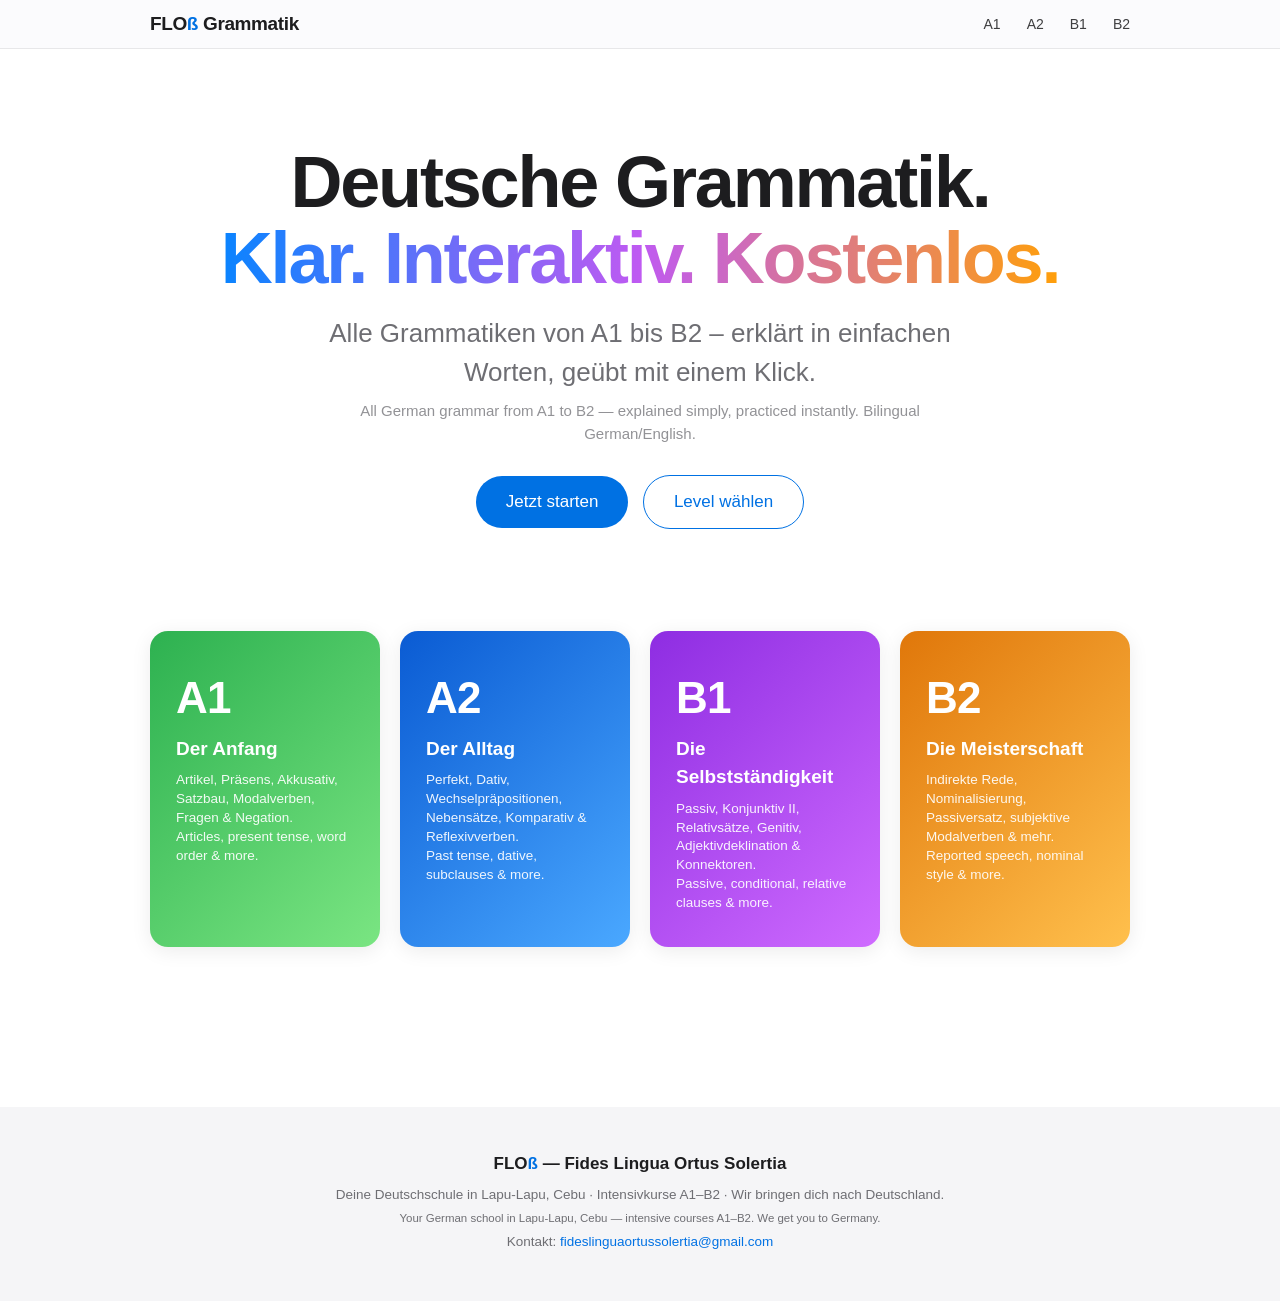
==== index.html @ a2126c85 "Add files via upload" ====
<!DOCTYPE html>
<html lang="de">
<head>
<meta charset="utf-8">
<meta name="viewport" content="width=device-width, initial-scale=1">
<title>FLOß Grammatik – Deutsch lernen von A1 bis B2</title>
<meta name="description" content="Die interaktive Deutsch-Grammatik-Plattform von FLOß. Alle Grammatiken von A1 bis B2 mit Übungen – kostenlos, zweisprachig Deutsch/Englisch.">
<link rel="stylesheet" href="styles.css">
</head>
<body>
<nav><div class="nav-inner">
  <a class="nav-logo" href="index.html">FLO<span>ß</span> Grammatik</a>
  <ul class="nav-links">
    <li><a href="a1.html">A1</a></li><li><a href="a2.html">A2</a></li>
    <li><a href="b1.html">B1</a></li><li><a href="b2.html">B2</a></li>
  </ul>
</div></nav>

<header class="hero">
  <h1>Deutsche Grammatik.<br><span class="grad">Klar. Interaktiv. Kostenlos.</span></h1>
  <p class="sub">Alle Grammatiken von A1 bis B2 – erklärt in einfachen Worten, geübt mit einem Klick.</p>
  <p class="suben">All German grammar from A1 to B2 — explained simply, practiced instantly. Bilingual German/English.</p>
  <div>
    <a class="cta" href="a1.html">Jetzt starten</a>
    <a class="cta ghost" href="#levels">Level wählen</a>
  </div>
</header>

<main class="levels" id="levels">
  <a class="lvl-card bg-a1" href="a1.html">
    <div class="big">A1</div><div class="name">Der Anfang</div>
    <div class="desc">Artikel, Präsens, Akkusativ, Satzbau, Modalverben, Fragen &amp; Negation.<br>Articles, present tense, word order &amp; more.</div>
  </a>
  <a class="lvl-card bg-a2" href="a2.html">
    <div class="big">A2</div><div class="name">Der Alltag</div>
    <div class="desc">Perfekt, Dativ, Wechselpräpositionen, Nebensätze, Komparativ &amp; Reflexivverben.<br>Past tense, dative, subclauses &amp; more.</div>
  </a>
  <a class="lvl-card bg-b1" href="b1.html">
    <div class="big">B1</div><div class="name">Die Selbstständigkeit</div>
    <div class="desc">Passiv, Konjunktiv II, Relativsätze, Genitiv, Adjektivdeklination &amp; Konnektoren.<br>Passive, conditional, relative clauses &amp; more.</div>
  </a>
  <a class="lvl-card bg-b2" href="b2.html">
    <div class="big">B2</div><div class="name">Die Meisterschaft</div>
    <div class="desc">Indirekte Rede, Nominalisierung, Passiversatz, subjektive Modalverben &amp; mehr.<br>Reported speech, nominal style &amp; more.</div>
  </a>
</main>

<footer>
  <div class="flogo">FLO<span>ß</span> — Fides Lingua Ortus Solertia</div>
  <p>Deine Deutschschule in Lapu-Lapu, Cebu · Intensivkurse A1–B2 · Wir bringen dich nach Deutschland.</p>
  <p class="en">Your German school in Lapu-Lapu, Cebu — intensive courses A1–B2. We get you to Germany.</p>
  <p>Kontakt: <a href="mailto:fideslinguaortussolertia@gmail.com">fideslinguaortussolertia@gmail.com</a></p>
</footer>
</body>
</html>
---- styles.css ----
:root{
  --bg:#ffffff; --bg2:#f5f5f7; --text:#1d1d1f; --sec:#6e6e73; --line:#d2d2d7;
  --blue:#0071e3; --a1:#30d158; --a2:#0a84ff; --b1:#bf5af2; --b2:#ff9f0a;
  --ok:#30d158; --err:#ff453a; --radius:18px;
}
*{margin:0;padding:0;box-sizing:border-box}
html{scroll-behavior:smooth}
body{font-family:-apple-system,BlinkMacSystemFont,"SF Pro Display","SF Pro Text","Segoe UI",Roboto,Helvetica,Arial,sans-serif;background:var(--bg);color:var(--text);-webkit-font-smoothing:antialiased;line-height:1.5}
.en{color:var(--sec);font-size:.85em}

/* Nav */
nav{position:sticky;top:0;z-index:100;backdrop-filter:saturate(180%) blur(20px);-webkit-backdrop-filter:saturate(180%) blur(20px);background:rgba(251,251,253,.82);border-bottom:1px solid rgba(0,0,0,.08)}
.nav-inner{max-width:1024px;margin:0 auto;display:flex;align-items:center;justify-content:space-between;padding:0 22px;height:48px}
.nav-logo{font-weight:700;font-size:19px;letter-spacing:-.02em;text-decoration:none;color:var(--text)}
.nav-logo span{color:var(--blue)}
.nav-links{display:flex;gap:26px;list-style:none}
.nav-links a{text-decoration:none;color:var(--text);font-size:14px;opacity:.85}
.nav-links a:hover{opacity:1;color:var(--blue)}
.nav-links a.active{color:var(--blue);font-weight:600}

/* Hero */
.hero{text-align:center;padding:96px 22px 72px}
.hero h1{font-size:clamp(40px,7vw,72px);font-weight:700;letter-spacing:-.03em;line-height:1.05}
.hero h1 .grad{background:linear-gradient(90deg,#0a84ff,#bf5af2,#ff9f0a);-webkit-background-clip:text;background-clip:text;color:transparent}
.hero p.sub{font-size:clamp(18px,2.6vw,26px);color:var(--sec);margin:18px auto 8px;max-width:640px;font-weight:400}
.hero p.suben{font-size:15px;color:var(--sec);opacity:.75;max-width:560px;margin:0 auto}
.cta{display:inline-block;margin-top:30px;background:var(--blue);color:#fff;text-decoration:none;padding:13px 30px;border-radius:980px;font-size:17px;font-weight:500;transition:transform .15s}
.cta:hover{transform:scale(1.04)}
.cta.ghost{background:transparent;color:var(--blue);border:1px solid var(--blue);margin-left:10px}

/* Level cards */
.levels{max-width:1024px;margin:0 auto;padding:30px 22px 90px;display:grid;grid-template-columns:repeat(auto-fit,minmax(220px,1fr));gap:20px}
.lvl-card{border-radius:var(--radius);padding:34px 26px;color:#fff;text-decoration:none;transition:transform .2s,box-shadow .2s;box-shadow:0 4px 20px rgba(0,0,0,.08)}
.lvl-card:hover{transform:translateY(-6px);box-shadow:0 14px 34px rgba(0,0,0,.16)}
.lvl-card .big{font-size:44px;font-weight:700;letter-spacing:-.02em}
.lvl-card .name{font-size:19px;font-weight:600;margin-top:4px}
.lvl-card .desc{font-size:13.5px;opacity:.92;margin-top:8px;line-height:1.4}
.bg-a1{background:linear-gradient(135deg,#2db150,#7ae582)}
.bg-a2{background:linear-gradient(135deg,#0a5bd3,#4aa8ff)}
.bg-b1{background:linear-gradient(135deg,#8e2de2,#cf6bff)}
.bg-b2{background:linear-gradient(135deg,#e0770a,#ffc04d)}

/* Section */
.wrap{max-width:900px;margin:0 auto;padding:0 22px}
.lvl-hero{text-align:center;padding:70px 22px 34px}
.lvl-hero .badge{display:inline-block;color:#fff;font-weight:700;font-size:15px;padding:6px 18px;border-radius:980px;margin-bottom:16px}
.lvl-hero h1{font-size:clamp(32px,5.5vw,54px);font-weight:700;letter-spacing:-.03em}
.lvl-hero p{color:var(--sec);font-size:18px;margin-top:10px}
.chipbar{display:flex;flex-wrap:wrap;gap:9px;justify-content:center;padding:8px 22px 40px;max-width:900px;margin:0 auto}
.chipbar a{text-decoration:none;font-size:13.5px;color:var(--text);background:var(--bg2);padding:7px 15px;border-radius:980px;border:1px solid transparent}
.chipbar a:hover{border-color:var(--line);background:#ececef}

/* Topic */
.topic{padding:34px 0 10px;border-top:1px solid var(--bg2)}
.topic h2{font-size:clamp(24px,3.6vw,34px);font-weight:700;letter-spacing:-.02em}
.topic .ten{color:var(--sec);font-size:15px;margin:2px 0 18px}
.card{background:var(--bg2);border-radius:var(--radius);padding:24px 26px;margin-bottom:16px}
.card p{margin-bottom:8px;font-size:15.5px}
.card p:last-child{margin-bottom:0}
.card .ex{background:#fff;border-radius:12px;padding:12px 16px;margin:10px 0;font-size:15px}
.card table{width:100%;border-collapse:collapse;margin:10px 0;background:#fff;border-radius:12px;overflow:hidden;font-size:14.5px}
.card th{background:#e8e8ed;text-align:left;padding:8px 12px;font-weight:600}
.card td{padding:8px 12px;border-top:1px solid var(--bg2)}
.merk{background:#fff8e6;border-left:4px solid #ffcc00;border-radius:0 12px 12px 0;padding:12px 16px;margin-top:12px;font-size:15px}
.merk b{color:#9a7b00}

/* Quiz */
.quiz{background:#fff;border:1px solid var(--line);border-radius:var(--radius);padding:24px 26px;margin:6px 0 26px}
.quiz-head{display:flex;justify-content:space-between;align-items:center;margin-bottom:14px}
.quiz-head h3{font-size:18px;font-weight:600}
.score{font-size:14px;color:var(--sec);background:var(--bg2);padding:5px 14px;border-radius:980px}
.q{padding:14px 0;border-top:1px solid var(--bg2)}
.q .qtext{font-size:16px;font-weight:500;margin-bottom:10px}
.opts{display:flex;flex-wrap:wrap;gap:9px}
.opts button{font-family:inherit;font-size:15px;padding:9px 18px;border-radius:12px;border:1.5px solid var(--line);background:#fff;cursor:pointer;transition:all .15s}
.opts button:hover:not(:disabled){border-color:var(--blue);color:var(--blue)}
.opts button.ok{background:#e8fbee;border-color:var(--ok);color:#1a7a3a;font-weight:600}
.opts button.err{background:#ffecea;border-color:var(--err);color:#c22;text-decoration:line-through}
.opts button:disabled{cursor:default;opacity:.85}
.gapline{display:flex;gap:9px;flex-wrap:wrap;align-items:center}
.gapline input{font-family:inherit;font-size:15px;padding:9px 14px;border-radius:12px;border:1.5px solid var(--line);min-width:170px;outline:none}
.gapline input:focus{border-color:var(--blue)}
.gapline input.ok{border-color:var(--ok);background:#e8fbee}
.gapline input.err{border-color:var(--err);background:#ffecea}
.gapline button{font-family:inherit;font-size:14px;padding:9px 18px;border-radius:980px;border:none;background:var(--blue);color:#fff;cursor:pointer}
.fb{font-size:14px;margin-top:9px;display:none}
.fb.show{display:block}
.fb.good{color:#1a7a3a}
.fb.bad{color:#c22}
.fb .en{font-size:13px}

/* Footer */
footer{background:var(--bg2);margin-top:70px;padding:44px 22px;text-align:center;font-size:13.5px;color:var(--sec)}
footer .flogo{font-weight:700;font-size:17px;color:var(--text);margin-bottom:8px}
footer .flogo span{color:var(--blue)}
footer a{color:var(--blue);text-decoration:none}
footer p{margin-bottom:5px}
.next-level{text-align:center;margin:50px 0 20px}
@media(max-width:640px){.nav-links{gap:14px}.nav-links a{font-size:12.5px}}

/* Fall-Farben (Kasus) */
.thn{background:#0071e3!important;color:#fff}.tha{background:#d70015!important;color:#fff}
.thd{background:#248a3d!important;color:#fff}.thg{background:#8944ab!important;color:#fff}
.tdn{background:#eaf3ff!important}.tda{background:#ffebe9!important}
.tdd{background:#e9f8ee!important}.tdg{background:#f5ebfa!important}
.wn{color:#0071e3;font-weight:600}.wa{color:#d70015;font-weight:600}
.wd{color:#248a3d;font-weight:600}.wg{color:#8944ab;font-weight:600}
.ref-badge{display:inline-block;font-size:12px;font-weight:600;color:#0071e3;background:#eaf3ff;padding:3px 12px;border-radius:980px;margin-left:8px;vertical-align:middle}
.card table.wide td{font-size:13.5px;padding:7px 10px}
.vgrid{display:grid;grid-template-columns:repeat(auto-fit,minmax(240px,1fr));gap:12px;margin-top:8px}
.vbox{background:#fff;border-radius:12px;padding:14px 16px}
.vbox h4{font-size:15px;margin-bottom:8px;color:#1d1d1f}
.vbox ul{list-style:none;padding:0}
.vbox li{font-size:13.5px;padding:3px 0;border-bottom:1px solid #f5f5f7}
.vbox li:last-child{border-bottom:none}
.vbox li .en{float:right;font-style:normal}
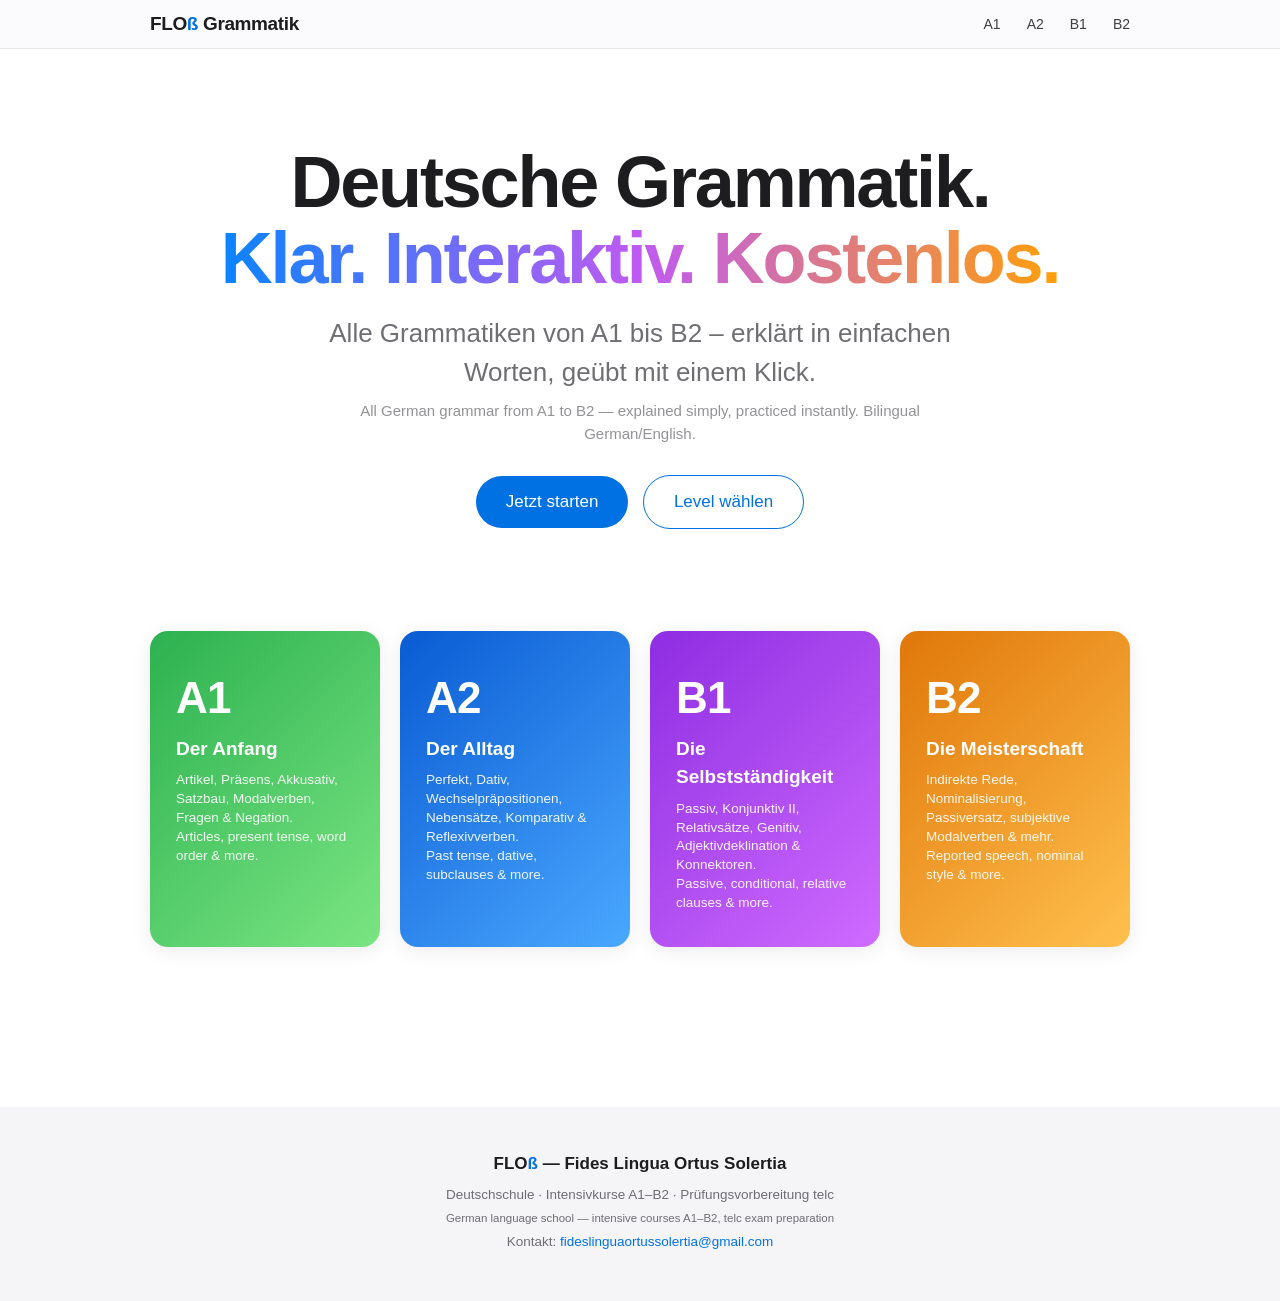
==== commit d9fb8b40: "Footer angepasst" ====
--- a/index.html
+++ b/index.html
@@ -47,8 +47,8 @@
 
 <footer>
   <div class="flogo">FLO<span>ß</span> — Fides Lingua Ortus Solertia</div>
-  <p>Deine Deutschschule in Lapu-Lapu, Cebu · Intensivkurse A1–B2 · Wir bringen dich nach Deutschland.</p>
-  <p class="en">Your German school in Lapu-Lapu, Cebu — intensive courses A1–B2. We get you to Germany.</p>
+  <p>Deutschschule · Intensivkurse A1–B2 · Prüfungsvorbereitung telc</p>
+  <p class="en">German language school — intensive courses A1–B2, telc exam preparation</p>
   <p>Kontakt: <a href="mailto:fideslinguaortussolertia@gmail.com">fideslinguaortussolertia@gmail.com</a></p>
 </footer>
 </body>
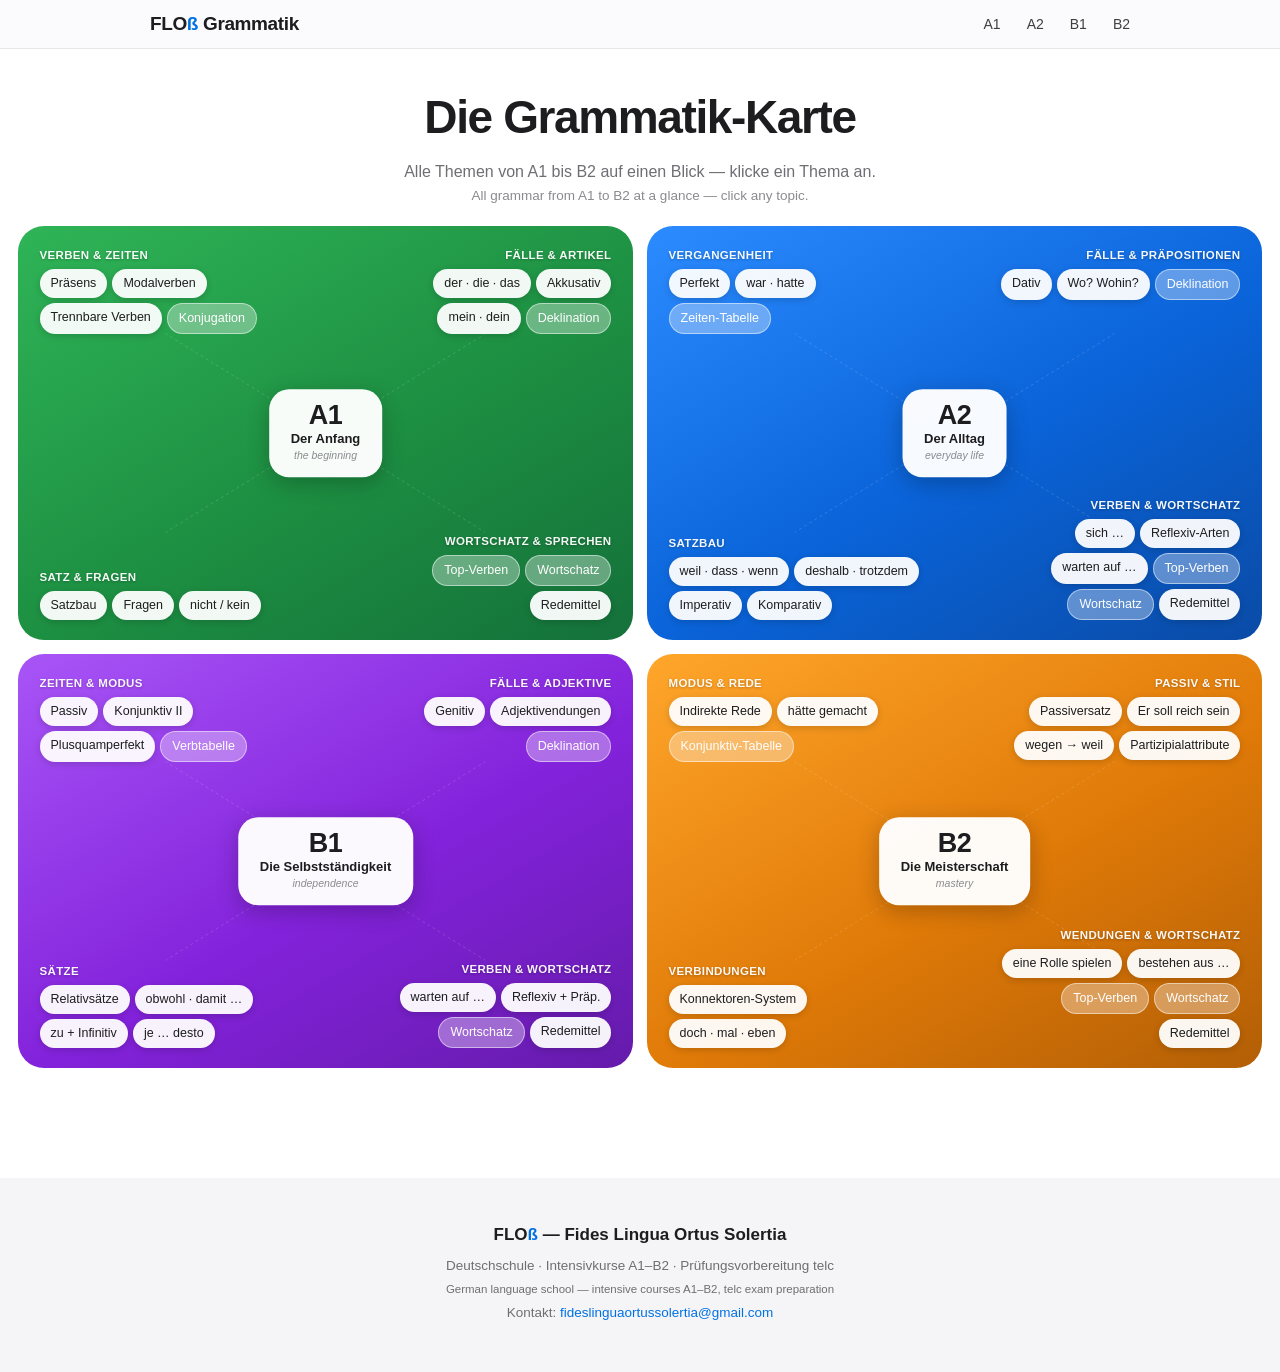
==== commit e4a9431d: "Startseite als Grammatik-Karte mit 4 Quadranten" ====
--- a/index.html
+++ b/index.html
@@ -4,10 +4,11 @@
 <meta charset="utf-8">
 <meta name="viewport" content="width=device-width, initial-scale=1">
 <title>FLOß Grammatik – Deutsch lernen von A1 bis B2</title>
-<meta name="description" content="Die interaktive Deutsch-Grammatik-Plattform von FLOß. Alle Grammatiken von A1 bis B2 mit Übungen – kostenlos, zweisprachig Deutsch/Englisch.">
+<meta name="description" content="Die interaktive Deutsch-Grammatik-Karte von FLOß. Alle Grammatikthemen von A1 bis B2 mit Übungen – kostenlos, zweisprachig Deutsch/Englisch.">
 <link rel="stylesheet" href="styles.css">
+<link rel="stylesheet" href="map.css">
 </head>
-<body>
+<body class="mapbody">
 <nav><div class="nav-inner">
   <a class="nav-logo" href="index.html">FLO<span>ß</span> Grammatik</a>
   <ul class="nav-links">
@@ -16,34 +17,12 @@
   </ul>
 </div></nav>
 
-<header class="hero">
-  <h1>Deutsche Grammatik.<br><span class="grad">Klar. Interaktiv. Kostenlos.</span></h1>
-  <p class="sub">Alle Grammatiken von A1 bis B2 – erklärt in einfachen Worten, geübt mit einem Klick.</p>
-  <p class="suben">All German grammar from A1 to B2 — explained simply, practiced instantly. Bilingual German/English.</p>
-  <div>
-    <a class="cta" href="a1.html">Jetzt starten</a>
-    <a class="cta ghost" href="#levels">Level wählen</a>
-  </div>
+<header class="map-head">
+  <h1>Die Grammatik-Karte</h1>
+  <p>Alle Themen von A1 bis B2 auf einen Blick — klicke ein Thema an. <span class="en">All grammar from A1 to B2 at a glance — click any topic.</span></p>
 </header>
 
-<main class="levels" id="levels">
-  <a class="lvl-card bg-a1" href="a1.html">
-    <div class="big">A1</div><div class="name">Der Anfang</div>
-    <div class="desc">Artikel, Präsens, Akkusativ, Satzbau, Modalverben, Fragen &amp; Negation.<br>Articles, present tense, word order &amp; more.</div>
-  </a>
-  <a class="lvl-card bg-a2" href="a2.html">
-    <div class="big">A2</div><div class="name">Der Alltag</div>
-    <div class="desc">Perfekt, Dativ, Wechselpräpositionen, Nebensätze, Komparativ &amp; Reflexivverben.<br>Past tense, dative, subclauses &amp; more.</div>
-  </a>
-  <a class="lvl-card bg-b1" href="b1.html">
-    <div class="big">B1</div><div class="name">Die Selbstständigkeit</div>
-    <div class="desc">Passiv, Konjunktiv II, Relativsätze, Genitiv, Adjektivdeklination &amp; Konnektoren.<br>Passive, conditional, relative clauses &amp; more.</div>
-  </a>
-  <a class="lvl-card bg-b2" href="b2.html">
-    <div class="big">B2</div><div class="name">Die Meisterschaft</div>
-    <div class="desc">Indirekte Rede, Nominalisierung, Passiversatz, subjektive Modalverben &amp; mehr.<br>Reported speech, nominal style &amp; more.</div>
-  </a>
-</main>
+<main class="grid"><section class="quad q-a1"><svg class="lines" viewBox="0 0 100 100" preserveAspectRatio="none" aria-hidden="true"><line x1="50" y1="50" x2="24" y2="26"/><line x1="50" y1="50" x2="76" y2="26"/><line x1="50" y1="50" x2="24" y2="74"/><line x1="50" y1="50" x2="76" y2="74"/></svg><a class="hub" href="a1.html"><span class="hub-badge">A1</span><span class="hub-title">Der Anfang</span><span class="hub-en">the beginning</span></a><div class="group g-tl"><span class="g-label">Verben & Zeiten</span><div class="pills"><a class="pill" href="a1.html#praesens">Präsens</a><a class="pill" href="a1.html#modalverben">Modalverben</a><a class="pill" href="a1.html#trennbar">Trennbare Verben</a><a class="pill ref" href="a1.html#verbtabellen">Konjugation</a></div></div><div class="group g-tr"><span class="g-label">Fälle & Artikel</span><div class="pills"><a class="pill" href="a1.html#artikel">der · die · das</a><a class="pill" href="a1.html#akkusativ">Akkusativ</a><a class="pill" href="a1.html#possessiv">mein · dein</a><a class="pill ref" href="a1.html#deklination">Deklination</a></div></div><div class="group g-bl"><span class="g-label">Satz & Fragen</span><div class="pills"><a class="pill" href="a1.html#satzbau">Satzbau</a><a class="pill" href="a1.html#fragen">Fragen</a><a class="pill" href="a1.html#negation">nicht / kein</a></div></div><div class="group g-br"><span class="g-label">Wortschatz & Sprechen</span><div class="pills"><a class="pill ref" href="a1.html#haeufige-verben">Top-Verben</a><a class="pill ref" href="a1.html#wortschatz">Wortschatz</a><a class="pill" href="a1.html#redemittel">Redemittel</a></div></div></section><section class="quad q-a2"><svg class="lines" viewBox="0 0 100 100" preserveAspectRatio="none" aria-hidden="true"><line x1="50" y1="50" x2="24" y2="26"/><line x1="50" y1="50" x2="76" y2="26"/><line x1="50" y1="50" x2="24" y2="74"/><line x1="50" y1="50" x2="76" y2="74"/></svg><a class="hub" href="a2.html"><span class="hub-badge">A2</span><span class="hub-title">Der Alltag</span><span class="hub-en">everyday life</span></a><div class="group g-tl"><span class="g-label">Vergangenheit</span><div class="pills"><a class="pill" href="a2.html#perfekt">Perfekt</a><a class="pill" href="a2.html#praeteritum">war · hatte</a><a class="pill ref" href="a2.html#verbtabellen2">Zeiten-Tabelle</a></div></div><div class="group g-tr"><span class="g-label">Fälle & Präpositionen</span><div class="pills"><a class="pill" href="a2.html#dativ">Dativ</a><a class="pill" href="a2.html#wechsel">Wo? Wohin?</a><a class="pill ref" href="a2.html#deklination2">Deklination</a></div></div><div class="group g-bl"><span class="g-label">Satzbau</span><div class="pills"><a class="pill" href="a2.html#nebensatz">weil · dass · wenn</a><a class="pill" href="a2.html#konnektoren">deshalb · trotzdem</a><a class="pill" href="a2.html#imperativ">Imperativ</a><a class="pill" href="a2.html#komparativ">Komparativ</a></div></div><div class="group g-br"><span class="g-label">Verben & Wortschatz</span><div class="pills"><a class="pill" href="a2.html#reflexiv">sich …</a><a class="pill" href="a2.html#reflexivarten">Reflexiv-Arten</a><a class="pill" href="a2.html#verbpraep2">warten auf …</a><a class="pill ref" href="a2.html#haeufigeverben2">Top-Verben</a><a class="pill ref" href="a2.html#wortschatz2">Wortschatz</a><a class="pill" href="a2.html#redemittel2">Redemittel</a></div></div></section><section class="quad q-b1"><svg class="lines" viewBox="0 0 100 100" preserveAspectRatio="none" aria-hidden="true"><line x1="50" y1="50" x2="24" y2="26"/><line x1="50" y1="50" x2="76" y2="26"/><line x1="50" y1="50" x2="24" y2="74"/><line x1="50" y1="50" x2="76" y2="74"/></svg><a class="hub" href="b1.html"><span class="hub-badge">B1</span><span class="hub-title">Die Selbstständigkeit</span><span class="hub-en">independence</span></a><div class="group g-tl"><span class="g-label">Zeiten & Modus</span><div class="pills"><a class="pill" href="b1.html#passiv">Passiv</a><a class="pill" href="b1.html#konj2">Konjunktiv II</a><a class="pill" href="b1.html#plusquamperfekt">Plusquamperfekt</a><a class="pill ref" href="b1.html#verbtabellen3">Verbtabelle</a></div></div><div class="group g-tr"><span class="g-label">Fälle & Adjektive</span><div class="pills"><a class="pill" href="b1.html#genitiv">Genitiv</a><a class="pill" href="b1.html#adjektiv">Adjektivendungen</a><a class="pill ref" href="b1.html#deklination3">Deklination</a></div></div><div class="group g-bl"><span class="g-label">Sätze</span><div class="pills"><a class="pill" href="b1.html#relativ">Relativsätze</a><a class="pill" href="b1.html#nebensatz2">obwohl · damit …</a><a class="pill" href="b1.html#infinitiv">zu + Infinitiv</a><a class="pill" href="b1.html#zweiteilig">je … desto</a></div></div><div class="group g-br"><span class="g-label">Verben & Wortschatz</span><div class="pills"><a class="pill" href="b1.html#verbpraep">warten auf …</a><a class="pill" href="b1.html#reflexivb1">Reflexiv + Präp.</a><a class="pill ref" href="b1.html#wortschatz3">Wortschatz</a><a class="pill" href="b1.html#redemittel3">Redemittel</a></div></div></section><section class="quad q-b2"><svg class="lines" viewBox="0 0 100 100" preserveAspectRatio="none" aria-hidden="true"><line x1="50" y1="50" x2="24" y2="26"/><line x1="50" y1="50" x2="76" y2="26"/><line x1="50" y1="50" x2="24" y2="74"/><line x1="50" y1="50" x2="76" y2="74"/></svg><a class="hub" href="b2.html"><span class="hub-badge">B2</span><span class="hub-title">Die Meisterschaft</span><span class="hub-en">mastery</span></a><div class="group g-tl"><span class="g-label">Modus & Rede</span><div class="pills"><a class="pill" href="b2.html#konj1">Indirekte Rede</a><a class="pill" href="b2.html#konj2v">hätte gemacht</a><a class="pill ref" href="b2.html#konjtabelle">Konjunktiv-Tabelle</a></div></div><div class="group g-tr"><span class="g-label">Passiv & Stil</span><div class="pills"><a class="pill" href="b2.html#passiv2">Passiversatz</a><a class="pill" href="b2.html#submodal">Er soll reich sein</a><a class="pill" href="b2.html#nominal">wegen → weil</a><a class="pill" href="b2.html#partizip">Partizipialattribute</a></div></div><div class="group g-bl"><span class="g-label">Verbindungen</span><div class="pills"><a class="pill" href="b2.html#konnektoren2">Konnektoren-System</a><a class="pill" href="b2.html#modalpartikel">doch · mal · eben</a></div></div><div class="group g-br"><span class="g-label">Wendungen & Wortschatz</span><div class="pills"><a class="pill" href="b2.html#nomenverb">eine Rolle spielen</a><a class="pill" href="b2.html#verbpraep3">bestehen aus …</a><a class="pill ref" href="b2.html#haeufigeverben4">Top-Verben</a><a class="pill ref" href="b2.html#wortschatz4">Wortschatz</a><a class="pill" href="b2.html#redemittel4">Redemittel</a></div></div></section></main>
 
 <footer>
   <div class="flogo">FLO<span>ß</span> — Fides Lingua Ortus Solertia</div>
--- a/map.css
+++ b/map.css
@@ -0,0 +1,75 @@
+/* ===== Grammatik-Karte: 4 Quadranten + Cluster ===== */
+.mapbody{background:#fff}
+.map-head{text-align:center;padding:34px 22px 20px}
+.map-head h1{font-size:clamp(30px,4.6vw,46px);font-weight:700;letter-spacing:-.03em}
+.map-head p{color:var(--sec);font-size:16px;margin-top:8px;max-width:620px;margin-left:auto;margin-right:auto}
+.map-head .en{display:block;font-size:13.5px;opacity:.8;margin-top:2px}
+
+.grid{display:grid;grid-template-columns:1fr 1fr;grid-template-rows:1fr 1fr;gap:14px;
+      max-width:1400px;margin:0 auto;padding:0 18px 40px}
+
+.quad{position:relative;border-radius:26px;overflow:hidden;min-height:min(46vh,430px);
+      padding:16px;isolation:isolate}
+.q-a1{background:linear-gradient(150deg,#2fb457 0%,#1d8f42 55%,#14713a 100%)}
+.q-a2{background:linear-gradient(150deg,#2b8bff 0%,#0a63d8 55%,#0a4ba6 100%)}
+.q-b1{background:linear-gradient(150deg,#a855f7 0%,#8322db 55%,#651bab 100%)}
+.q-b2{background:linear-gradient(150deg,#ffa62b 0%,#e07a08 55%,#b35f06 100%)}
+
+/* Verbindungslinien */
+.lines{position:absolute;inset:0;width:100%;height:100%;z-index:0;pointer-events:none}
+.lines line{stroke:rgba(255,255,255,.42);stroke-width:.35;vector-effect:non-scaling-stroke;
+            stroke-dasharray:3 3}
+
+/* Level-Knoten (Mitte) */
+.hub{position:absolute;left:50%;top:50%;transform:translate(-50%,-50%);z-index:3;
+     display:flex;flex-direction:column;align-items:center;text-decoration:none;
+     background:rgba(255,255,255,.97);border-radius:20px;padding:12px 22px 13px;
+     box-shadow:0 6px 22px rgba(0,0,0,.24);transition:transform .18s,box-shadow .18s;
+     max-width:44%}
+.hub:hover{transform:translate(-50%,-50%) scale(1.05);box-shadow:0 12px 32px rgba(0,0,0,.32)}
+.hub-badge{font-size:27px;font-weight:700;letter-spacing:-.02em;line-height:1.05;color:#1d1d1f}
+.hub-title{font-size:13px;font-weight:600;color:#1d1d1f;text-align:center;line-height:1.25;margin-top:1px}
+.hub-en{font-size:10.5px;color:#8a8a8e;font-style:italic;margin-top:1px}
+
+/* Cluster-Gruppen */
+.group{position:absolute;z-index:2;width:41%;display:flex;flex-direction:column;gap:5px}
+.g-tl{left:3.5%;top:5%}
+.g-tr{right:3.5%;top:5%;align-items:flex-end}
+.g-bl{left:3.5%;bottom:5%}
+.g-br{right:3.5%;bottom:5%;align-items:flex-end}
+.g-label{font-size:11.5px;font-weight:700;color:#fff;letter-spacing:.03em;
+         text-transform:uppercase;opacity:.95;text-shadow:0 1px 3px rgba(0,0,0,.28)}
+.pills{display:flex;flex-wrap:wrap;gap:5px}
+.g-tr .pills,.g-br .pills{justify-content:flex-end}
+
+.pill{display:inline-block;text-decoration:none;font-size:12.5px;font-weight:500;
+      color:#1d1d1f;background:rgba(255,255,255,.94);padding:5px 11px;border-radius:980px;
+      box-shadow:0 2px 7px rgba(0,0,0,.16);transition:transform .14s,box-shadow .14s;
+      white-space:nowrap}
+.pill:hover{transform:translateY(-2px) scale(1.04);box-shadow:0 6px 16px rgba(0,0,0,.26)}
+.pill.ref{background:rgba(255,255,255,.34);color:#fff;font-weight:400;
+          border:1px solid rgba(255,255,255,.5);box-shadow:none}
+.pill.ref:hover{background:rgba(255,255,255,.52);color:#1d1d1f}
+
+/* Tablet */
+@media(max-width:1000px){
+  .quad{min-height:400px}
+  .group{width:44%}
+  .pill{font-size:11.5px;padding:4px 9px}
+  .hub{max-width:40%;padding:10px 16px 11px}
+  .hub-badge{font-size:23px}
+}
+/* Mobil: stapeln, Linien weg, Cluster fließend */
+@media(max-width:720px){
+  .grid{grid-template-columns:1fr;grid-template-rows:none;gap:12px;padding:0 14px 30px}
+  .quad{min-height:0;padding:20px 18px 22px}
+  .lines{display:none}
+  .hub{position:static;transform:none;max-width:none;align-items:flex-start;
+       padding:12px 18px;margin-bottom:16px}
+  .hub:hover{transform:scale(1.01)}
+  .hub-badge{font-size:25px}
+  .hub-title{text-align:left}
+  .group{position:static;width:auto;align-items:flex-start!important;margin-bottom:13px}
+  .g-tr .pills,.g-br .pills{justify-content:flex-start}
+  .pill{font-size:12.5px;padding:5px 11px}
+}
